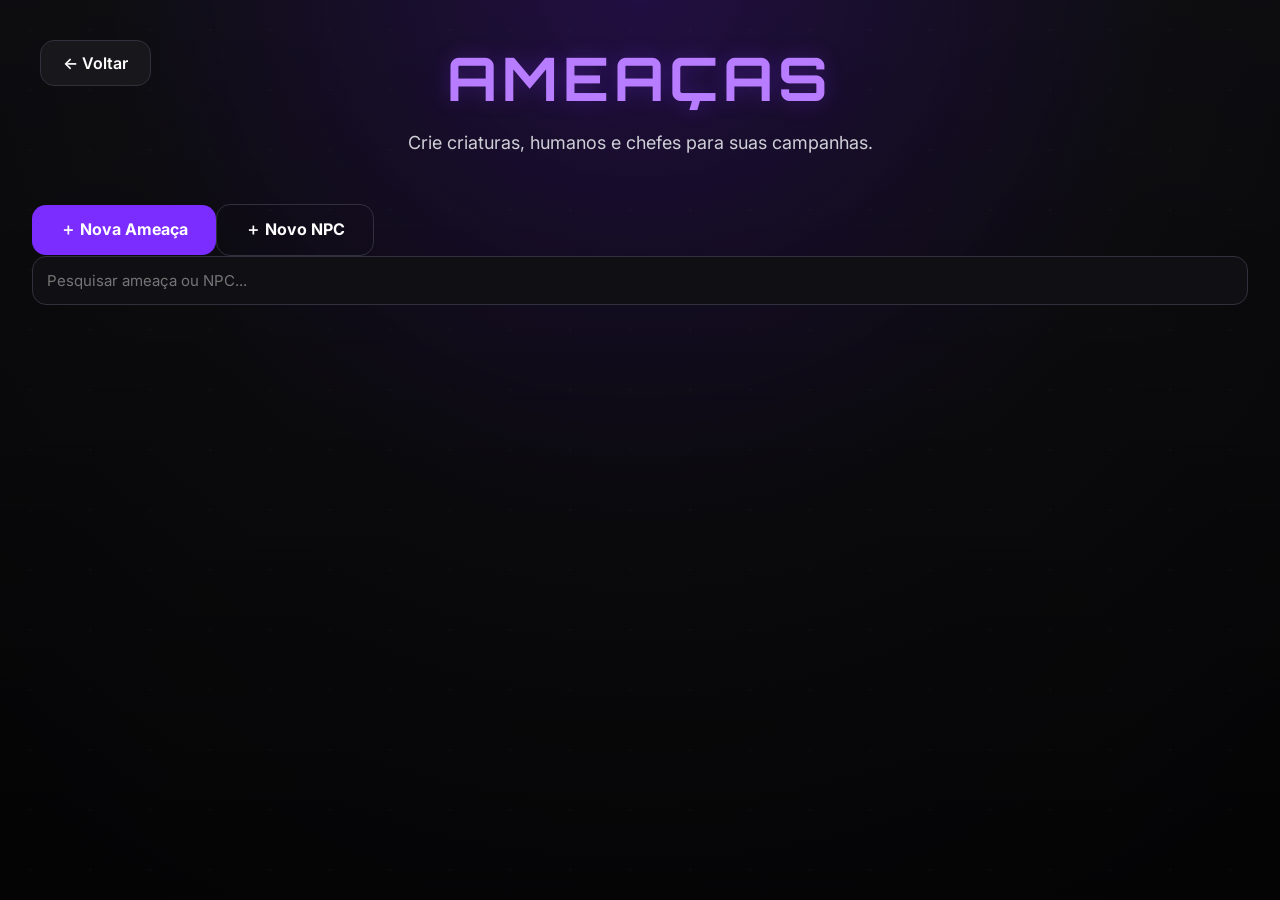
==== ameacas.html @ 0ae83f05 "feat: cria central de configuracoes do ECO" ====
<!DOCTYPE html>
<html lang="pt-BR">
<head>
    <script src="eco-settings.js"></script>
<meta charset="UTF-8">
<meta name="viewport" content="width=device-width, initial-scale=1.0">
<title>Ameaças • ECO</title>
<link rel="stylesheet" href="global.css">
<link rel="stylesheet" href="ameaças.css">
<link rel="preconnect" href="https://fonts.googleapis.com">
<link rel="preconnect" href="https://fonts.gstatic.com" crossorigin>
<link href="https://fonts.googleapis.com/css2?family=Orbitron:wght@500;700;800&family=Inter:wght@300;400;500;600;700&display=swap" rel="stylesheet">
</head>
<body>
<div class="background"><div class="background-overlay"></div><div class="particles"></div></div>
<main class="enemy-page">
<header class="page-header"><a href="index.html" class="back-button">← Voltar</a><h1>AMEAÇAS</h1><p>Crie criaturas, humanos e chefes para suas campanhas.</p></header>
<section class="enemy-actions"><button id="newEnemy" class="primary-button">＋ Nova Ameaça</button><button id="newNpc" class="secondary-button">＋ Novo NPC</button><input type="text" id="searchEnemy" placeholder="Pesquisar ameaça ou NPC..."></section>
<section id="enemyList" class="enemy-list"></section>
</main>
<div id="enemyModal" class="enemy-modal hidden">
 <div class="enemy-editor">
  <div class="enemy-editor-head"><div><span>AMEAÇA</span><h2 id="enemyModalTitle">Nova Ameaça</h2></div><button id="closeEnemyModal" class="enemy-close">✕</button></div>
  <div class="enemy-type-choice">
   <button class="enemy-type active" data-type="creature"><strong>Criatura</strong><small>Ficha paranormal automática por NA</small></button>
   <button class="enemy-type" data-type="human"><strong>Ameaça Humana</strong><small>Inimigo com ficha semelhante à de jogador</small></button>
   <button class="enemy-type" data-type="npc"><strong>NPC Aliado</strong><small>Auxilia jogadores durante o combate</small></button>
  </div>
  <div id="creatureEditor">
   <div class="enemy-editor-grid">
    <div class="enemy-photos">
     <div class="enemy-photo-preview" id="enemyPhotoPreview"><span>👹</span><small>Foto normal</small></div>
     <label class="secondary-button">Foto normal<input id="enemyPhoto" type="file" accept="image/png,image/jpeg,image/webp" hidden></label>
     <div class="enemy-photo-preview" id="enemyWoundedPhotoPreview"><span>👹</span><small>Foto machucada</small></div>
     <label class="secondary-button">Foto machucada<input id="enemyWoundedPhoto" type="file" accept="image/png,image/jpeg,image/webp" hidden></label>
    </div>
    <div class="enemy-fields">
     <label>Nome<input id="enemyName" value="Lobisomem"></label>
     <div class="field-row"><label>NA<input id="enemyNA" type="number" min="0" value="6"></label><label>Elemento<select id="enemyElement"><option>Sangue</option><option selected>Morte</option><option>Energia</option><option>Conhecimento</option><option>Medo</option></select></label><label>Tamanho<input id="enemySize" type="number" min="1" max="6" value="2"></label></div>
     <div id="enemyAutoStats" class="enemy-auto-stats"></div>
    </div>
   </div>
   <h3>Atributos <small id="attributeBudget"></small></h3>
   <div class="three-grid"><label>Corpo<input id="enemyCorpo" type="number" min="0" value="6"></label><label>Foco<input id="enemyFoco" type="number" min="0" value="5"></label><label>Nexo<input id="enemyNexo" type="number" min="0" value="3"></label></div>
   <h3>Perícias <small id="skillBudget"></small></h3>
   <div id="enemySkills" class="skill-grid"></div>
   <h3>Habilidades <small>slots da ameaça</small></h3>
   <div id="enemyAbilities" class="enemy-ability-list"></div>
   <button id="addEnemyAbility" type="button" class="secondary-button">＋ Adicionar habilidade</button>
   <h3>Ataques Rápidos</h3>
   <div class="attack-grid"><div class="attack-card"><strong>Ataque Básico</strong><span id="basicAttack"></span><small>Dano paranormal do elemento da criatura.</small></div><div class="attack-card"><strong>Ataque Forte</strong><span id="strongAttack"></span><small>1 vez por rodada.</small></div></div>
   <div class="enemy-note">Criaturas têm Movimento 2. Gastam 1 PA para mover até 2 posições. O mestre escolhe entre PV clássico ou sistema de membros ao jogar.</div>
   <div class="enemy-save-row"><button id="deleteEnemy" class="danger-button hidden">Excluir</button><button id="saveEnemy" class="primary-button">Salvar criatura</button></div>
  </div>
  <div id="humanEditor" class="human-editor hidden">
 <div class="human-threat-card">
  <div class="enemy-photos">
   <div class="enemy-photo-preview" id="humanPhotoPreview"><span>👤</span><small>Foto normal</small></div>
   <label class="secondary-button">Foto normal<input id="humanPhoto" type="file" accept="image/png,image/jpeg,image/webp" hidden></label>
   <div class="enemy-photo-preview" id="humanWoundedPhotoPreview"><span>👤</span><small>Foto machucada</small></div>
   <label class="secondary-button">Foto machucada<input id="humanWoundedPhoto" type="file" accept="image/png,image/jpeg,image/webp" hidden></label>
  </div>
  <div class="enemy-fields"><label>Nome<input id="humanName" placeholder="Nome da ameaça humana"></label><div class="field-row"><label>Tamanho<input id="humanSize" type="number" min="1" value="1"></label><label>Movimento<input id="humanMovement" type="number" min="0" value="2"></label><label>PA<input id="humanPA" type="number" min="0" value="3"></label></div><div class="field-row"><label>PV<input id="humanPV" type="number" min="0" value="20"></label><label>Defesa<input id="humanDefense" type="number" min="0" value="10"></label><label>RD<input id="humanRD" type="number" min="0" value="0"></label></div></div>
 </div>
 <h3>Atributos</h3>
 <div class="three-grid"><label>Corpo<input id="humanCorpo" type="number" min="0" value="1"></label><label>Foco<input id="humanFoco" type="number" min="0" value="1"></label><label>Nexo<input id="humanNexo" type="number" min="0" value="1"></label></div>
 <h3>PV por membro <small>usado ao trocar para sistema de membros na mesa</small></h3>
 <div class="three-grid"><label>Cabeça<input id="humanHead" type="number" min="0" value="10"></label><label>Torso<input id="humanTorso" type="number" min="0" value="10"></label><label>Braços e pernas<input id="humanLimb" type="number" min="0" value="10"></label></div>
 <h3>Perícias</h3>
 <div id="humanSkills" class="skill-grid"></div>
 <h3>Ataques rápidos</h3>
 <div class="attack-grid"><label class="attack-card"><strong>Ataque básico</strong><input id="humanBasicAttack" value="1d6 + Corpo" placeholder="Ex.: 1d6 + Corpo"></label><label class="attack-card"><strong>Ataque forte</strong><input id="humanStrongAttack" value="2d6 + Corpo" placeholder="Ex.: 2d6 + Corpo"></label></div>
 <div class="enemy-note">Ameaças humanas são inimigos: possuem iniciativa, perícias, ataques, reações, condições e podem alternar entre PV clássico e membros.</div>
 <div class="enemy-save-row"><button id="deleteHuman" class="danger-button hidden">Excluir</button><button id="saveHuman" class="primary-button">Salvar ameaça humana</button></div>
</div>
  <div id="npcEditor" class="human-editor hidden">
   <div class="human-threat-card"><div class="enemy-photos"><div class="enemy-photo-preview" id="npcPhotoPreview"><span>♟</span><small>Foto do NPC</small></div><label class="secondary-button">Escolher foto<input id="npcPhoto" type="file" accept="image/png,image/jpeg,image/webp" hidden></label></div><div class="enemy-fields"><label>Nome<input id="npcName" placeholder="Nome do NPC aliado"></label><div class="field-row"><label>Tipo<select id="npcRole"><option value="combat">Combate</option><option value="support">Suporte</option><option value="investigative">Investigativo</option></select></label><label>Nível<select id="npcLevel"><option value="1">Nível 1</option><option value="2">Nível 2</option><option value="3">Nível 3</option></select></label></div></div></div>
   <div id="npcSummary" class="enemy-auto-stats"></div>
   <div class="enemy-note">NPCs são aliados simples. Possuem uma ajuda ou ação por rodada, tamanho 1, sem PA, Defesa, RD ou sistema de membros.</div>
   <div class="enemy-save-row"><button id="deleteNpc" class="danger-button hidden">Excluir</button><button id="saveNpc" class="primary-button">Salvar NPC aliado</button></div>
  </div>
 </div>
</div>
<script src="ameacas.js"></script>
</body>
</html>
---- global.css ----
/*==========================================================
=                    RESET
==========================================================*/

*{
    margin:0;
    padding:0;
    box-sizing:border-box;
}

:root{
    --bg:#08080A;
    --bg2:#101014;
    --card:#17171C;--card2:#1F1F27;--border:#31313D;--primary:#7B2CFF;--primaryLight:#B77CFF;--primary-rgb:123,44,255;
    --text:#FFFFFF;--text2:#CFCFD7;--text3:#8D8D99;--success:#32D27D;--danger:#D84A4A;--warning:#F0B63A;--shadow:0 0 25px rgba(var(--primary-rgb),.15);
}
:root[data-theme="sangue"]{--primary:#D83B4D;--primaryLight:#FF7A88;--primary-rgb:216,59,77;--bg:#0B0608;--bg2:#170A0E;--card:#211116;--card2:#2B151C;--border:#57303A}
:root[data-theme="morte"]{--primary:#B29A38;--primaryLight:#E7D56A;--primary-rgb:178,154,56;--bg:#080806;--bg2:#13120C;--card:#1B1A10;--card2:#242216;--border:#4C4728}
:root[data-theme="energia"]{--primary:#A642FF;--primaryLight:#65E8FF;--primary-rgb:166,66,255;--bg:#06070D;--bg2:#0D1020;--card:#12152A;--card2:#191D36;--border:#353C68}
:root[data-theme="conhecimento"]{--primary:#D4A536;--primaryLight:#FFE08A;--primary-rgb:212,165,54;--bg:#0B0906;--bg2:#171207;--card:#211A0C;--card2:#2C2210;--border:#5B4824}

html{

scroll-behavior:smooth;

}

body{

background:var(--bg);

color:var(--text);

font-family:'Inter',sans-serif;

overflow-x:hidden;

min-height:100vh;

}

/*==========================================================
=                    FUNDO
==========================================================*/

.background{

position:fixed;

inset:0;

z-index:-3;

background:

radial-gradient(circle at top,rgba(var(--primary-rgb),.28) 0%,var(--bg2) 48%,var(--bg) 100%);

}

.background-overlay{

position:absolute;

inset:0;

background:

linear-gradient(

180deg,

rgba(0,0,0,.15),

rgba(0,0,0,.55)

);

}

.particles{

position:absolute;

inset:0;

background-image:

radial-gradient(circle,#FFFFFF22 1px,transparent 1px);

background-size:60px 60px;

opacity:.18;

animation:particlesMove 35s linear infinite;

}

/*==========================================================
=                    CONTAINER
==========================================================*/

main{

width:min(1450px,95%);

margin:auto;

padding:40px 0;

}

.page-header{

display:flex;

flex-direction:column;

align-items:center;

gap:12px;

margin-bottom:45px;

text-align:center;

}

.page-header h1{

font-family:'Orbitron',sans-serif;

font-size:60px;

letter-spacing:5px;

color:var(--primaryLight);

text-shadow:0 0 20px rgba(123,44,255,.30);

}

.page-header p{

font-size:18px;

color:var(--text2);

max-width:700px;

line-height:1.7;

}

/*==========================================================
=                    BOTÃO VOLTAR
==========================================================*/

.back-button{

position:absolute;

left:40px;

top:40px;

padding:12px 22px;

border-radius:14px;

background:var(--card);

border:1px solid var(--border);

color:var(--text);

text-decoration:none;

font-weight:600;

transition:.25s;

}

.back-button:hover{

background:var(--primary);

transform:translateY(-2px);

}

/*==========================================================
=                    CARDS
==========================================================*/

.card,

.menu-card,

.campaign-card,

.character-card,

.enemy-card{

background:var(--card);

border:1px solid var(--border);

border-radius:22px;

box-shadow:var(--shadow);

transition:.25s;

}

.card:hover,

.menu-card:hover,

.campaign-card:hover,

.character-card:hover,

.enemy-card:hover{

border-color:var(--primary);

transform:translateY(-4px);

}

/*==========================================================
=                    BOTÕES
==========================================================*/

button{

font-family:inherit;

cursor:pointer;

border:none;

transition:.25s;

}

.primary-button{

background:var(--primary);

color:white;

padding:14px 28px;

border-radius:14px;

font-size:16px;

font-weight:700;

}

.primary-button:hover{

background:#9652FF;

transform:translateY(-2px);

}

.secondary-button{

background:transparent;

border:1px solid var(--border);

color:white;

padding:14px 28px;

border-radius:14px;

font-size:16px;

font-weight:700;

}

.secondary-button:hover{

border-color:var(--primary);

}

/*==========================================================
=                    INPUTS
==========================================================*/

input,

textarea,

select{

width:100%;

background:var(--bg2);

border:1px solid var(--border);

border-radius:14px;

padding:14px;

color:white;

font-size:15px;

font-family:inherit;

outline:none;

transition:.2s;

}

input:focus,

textarea:focus,

select:focus{

border-color:var(--primary);

box-shadow:

0 0 10px rgba(123,44,255,.25);

}

textarea{

resize:vertical;

min-height:120px;

}

.field{

display:flex;

flex-direction:column;

gap:8px;

margin-bottom:20px;

}

label{

color:var(--text2);

font-size:15px;

font-weight:600;

}

/*==========================================================
=                    MENU PRINCIPAL
==========================================================*/

.home{

display:flex;

flex-direction:column;

align-items:center;

justify-content:center;

min-height:100vh;

padding:60px 0;

}

.hero{

display:flex;

flex-direction:column;

align-items:center;

text-align:center;

margin-bottom:60px;

}

.hero h1{

font-family:'Orbitron',sans-serif;

font-size:82px;

font-weight:800;

letter-spacing:8px;

color:var(--primaryLight);

margin-bottom:10px;

text-shadow:0 0 25px rgba(123,44,255,.35);

}

.hero h2{

font-size:34px;

font-weight:600;

letter-spacing:4px;

margin-bottom:18px;

}

.hero p{

font-size:18px;

color:var(--text2);

max-width:700px;

line-height:1.8;

}

/*==========================================================
=                    MENU GRID
==========================================================*/

.menu{

width:100%;

display:grid;

grid-template-columns:repeat(auto-fit,minmax(300px,1fr));

gap:28px;

margin-bottom:60px;

}

.menu-card{

padding:35px;

text-decoration:none;

color:white;

display:flex;

flex-direction:column;

align-items:center;

justify-content:center;

text-align:center;

min-height:260px;

}

.menu-card .icon{

font-size:62px;

margin-bottom:20px;

transition:.25s;

}

.menu-card:hover .icon{

transform:scale(1.15);

}

.menu-card h3{

font-size:28px;

margin-bottom:14px;

color:var(--primaryLight);

}

.menu-card p{

font-size:16px;

line-height:1.7;

color:var(--text2);

}

/*==========================================================
=                    FOOTER
==========================================================*/

.footer{

display:flex;

flex-direction:column;

align-items:center;

gap:8px;

padding:25px 0;

border-top:1px solid var(--border);

width:100%;

}

.footer p{

font-family:'Orbitron',sans-serif;

font-size:18px;

letter-spacing:2px;

}

.footer span{

color:var(--text3);

font-size:14px;

}

/*==========================================================
=                    ANIMAÇÕES
==========================================================*/

@keyframes particlesMove{

0%{

transform:translateY(0);

}

100%{

transform:translateY(-120px);

}

}

@keyframes fadeUp{

from{

opacity:0;

transform:translateY(25px);

}

to{

opacity:1;

transform:translateY(0);

}

}

.hero{

animation:fadeUp .6s ease;

}

.menu-card{

animation:fadeUp .6s ease;

}

/*==========================================================
=                    UTILITÁRIOS
==========================================================*/

.hidden{

display:none !important;

}

.center{

display:flex;

justify-content:center;

align-items:center;

}

.flex{

display:flex;

}

.column{

display:flex;

flex-direction:column;

}

.row{

display:flex;

flex-direction:row;

}

.gap10{

gap:10px;

}

.gap20{

gap:20px;

}

.w100{

width:100%;

}

/*==========================================================
=                    MODAIS
==========================================================*/

.modal{

position:fixed;

inset:0;

display:flex;

align-items:center;

justify-content:center;

padding:30px;

background:rgba(0,0,0,.78);

backdrop-filter:blur(6px);

z-index:1000;

}

.modal.hidden{

display:none;

}

.modal-content{

width:min(760px,95%);

max-height:90vh;

overflow-y:auto;

background:var(--card);

border:1px solid var(--primary);

border-radius:24px;

padding:28px;

box-shadow:

0 0 35px rgba(123,44,255,.28);

animation:fadeUp .25s ease;

}

.modal-content.small{

width:min(480px,95%);

}

.modal-header{

display:flex;

justify-content:space-between;

align-items:center;

gap:20px;

margin-bottom:24px;

}

.modal-header h2{

font-family:'Orbitron',sans-serif;

font-size:28px;

color:var(--primaryLight);

}

.close-button{

width:42px;

height:42px;

border-radius:12px;

background:#5E1818;

color:white;

font-size:20px;

}

.close-button:hover{

background:#8A2323;

}

.modal-buttons,

.confirm-buttons,

.settings-buttons{

display:flex;

justify-content:flex-end;

gap:14px;

margin-top:24px;

}

/*==========================================================
=                    RESPONSIVO
==========================================================*/

@media(max-width:1100px){

.page-header h1{

font-size:48px;

}

.hero h1{

font-size:64px;

}

.hero h2{

font-size:28px;

}

.back-button{

position:static;

align-self:flex-start;

margin-bottom:18px;

}

.page-header{

align-items:flex-start;

text-align:left;

}

}

@media(max-width:800px){

main{

width:92%;

padding:25px 0;

}

.menu{

grid-template-columns:1fr;

}

.menu-card{

min-height:220px;

}

.hero{

margin-bottom:40px;

}

.hero h1{

font-size:48px;

letter-spacing:5px;

}

.hero h2{

font-size:22px;

letter-spacing:2px;

}

.page-header h1{

font-size:38px;

letter-spacing:3px;

}

.modal-buttons,

.confirm-buttons,

.settings-buttons{

flex-direction:column;

}

.modal-buttons button,

.confirm-buttons button,

.settings-buttons button{

width:100%;

}

}

@media(max-width:520px){

.hero h1{

font-size:38px;

}

.hero h2{

font-size:18px;

}

.page-header h1{

font-size:30px;

}

.menu-card{

padding:25px;

}

.menu-card .icon{

font-size:50px;

}

.menu-card h3{

font-size:23px;

}

}

window.addEventListener("pageshow", () => {

    document.body.classList.remove("page-leaving");

});
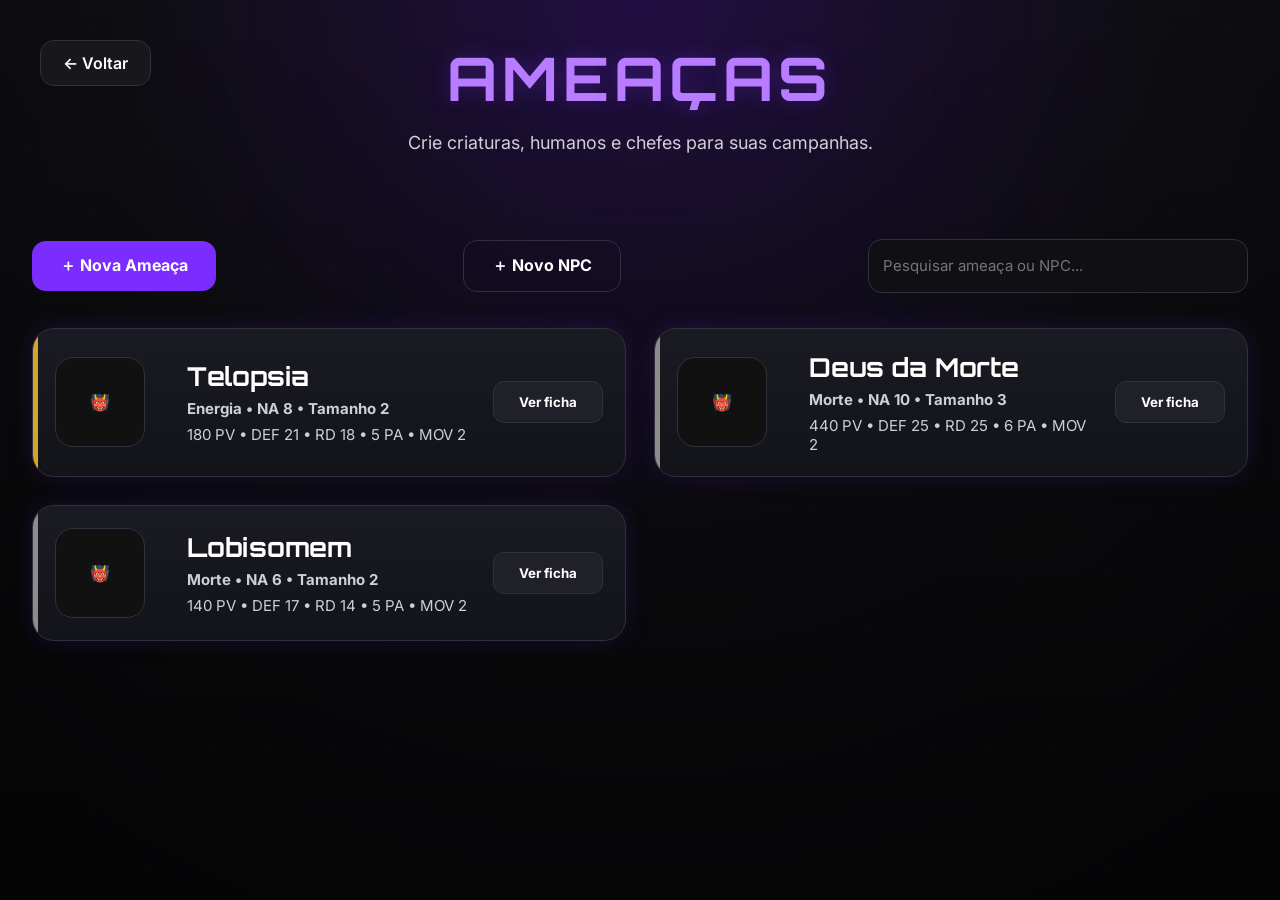
==== commit 3a889d3d: "Adiciona Telopsia, aliados e artes animadas" ====
--- a/ameacas.html
+++ b/ameacas.html
@@ -33,6 +33,9 @@
      <label class="secondary-button">Foto normal<input id="enemyPhoto" type="file" accept="image/png,image/jpeg,image/webp" hidden></label>
      <div class="enemy-photo-preview" id="enemyWoundedPhotoPreview"><span>👹</span><small>Foto machucada</small></div>
      <label class="secondary-button">Foto machucada<input id="enemyWoundedPhoto" type="file" accept="image/png,image/jpeg,image/webp" hidden></label>
+     <div class="enemy-photo-preview" id="enemyAnimatedArtPreview"><span>▶</span><small>Arte animada opcional</small></div>
+     <label class="secondary-button">Arte animada<input id="enemyAnimatedArt" type="file" accept="video/mp4,video/webm" hidden></label>
+     <button id="removeEnemyAnimatedArt" type="button" class="secondary-button">Remover animação</button>
     </div>
     <div class="enemy-fields">
      <label>Nome<input id="enemyName" value="Lobisomem"></label>
--- a/global.css
+++ b/global.css
@@ -15,7 +15,7 @@
     --text:#FFFFFF;--text2:#CFCFD7;--text3:#8D8D99;--success:#32D27D;--danger:#D84A4A;--warning:#F0B63A;--shadow:0 0 25px rgba(var(--primary-rgb),.15);
 }
 :root[data-theme="sangue"]{--primary:#D83B4D;--primaryLight:#FF7A88;--primary-rgb:216,59,77;--bg:#0B0608;--bg2:#170A0E;--card:#211116;--card2:#2B151C;--border:#57303A}
-:root[data-theme="morte"]{--primary:#B29A38;--primaryLight:#E7D56A;--primary-rgb:178,154,56;--bg:#080806;--bg2:#13120C;--card:#1B1A10;--card2:#242216;--border:#4C4728}
+:root[data-theme="morte"]{--primary:#87909E;--primaryLight:#D8DCE3;--primary-rgb:135,144,158;--bg:#08090B;--bg2:#111318;--card:#191C22;--card2:#22262E;--border:#454B56}
 :root[data-theme="energia"]{--primary:#A642FF;--primaryLight:#65E8FF;--primary-rgb:166,66,255;--bg:#06070D;--bg2:#0D1020;--card:#12152A;--card2:#191D36;--border:#353C68}
 :root[data-theme="conhecimento"]{--primary:#D4A536;--primaryLight:#FFE08A;--primary-rgb:212,165,54;--bg:#0B0906;--bg2:#171207;--card:#211A0C;--card2:#2C2210;--border:#5B4824}
 
--- a/ameaças.css
+++ b/ameaças.css
@@ -0,0 +1,554 @@
+/*==========================================================
+=                    PÁGINA DE AMEAÇAS
+==========================================================*/
+
+.enemy-page{
+
+display:flex;
+
+flex-direction:column;
+
+gap:35px;
+
+padding-bottom:50px;
+
+}
+
+/*==========================================================
+=                    AÇÕES
+==========================================================*/
+
+.enemy-actions{
+
+display:flex;
+
+justify-content:space-between;
+
+align-items:center;
+
+gap:20px;
+
+}
+
+.enemy-actions input{
+
+max-width:380px;
+
+height:54px;
+
+}
+
+/*==========================================================
+=                    LISTA
+==========================================================*/
+
+.enemy-list{
+
+display:grid;
+
+grid-template-columns:repeat(auto-fill,minmax(420px,1fr));
+
+gap:28px;
+
+}
+
+/*==========================================================
+=                    CARD
+==========================================================*/
+
+.enemy-card{
+
+display:grid;
+
+grid-template-columns:110px 1fr auto;
+
+gap:22px;
+
+align-items:center;
+
+padding:22px;
+
+position:relative;
+
+overflow:hidden;
+
+background:
+
+linear-gradient(
+180deg,
+#1A1A22,
+#13131A
+);
+
+}
+
+.enemy-card::before{
+
+content:"";
+
+position:absolute;
+
+left:0;
+
+top:0;
+
+width:5px;
+
+height:100%;
+
+background:#B73737;
+
+}
+
+.enemy-card:hover{
+
+border-color:#B73737;
+
+box-shadow:
+
+0 0 30px rgba(183,55,55,.20);
+
+}
+
+/*==========================================================
+=                    FOTO
+==========================================================*/
+
+.enemy-photo{
+
+width:90px;
+
+height:90px;
+
+border-radius:18px;
+
+overflow:hidden;
+
+background:#111;
+
+border:1px solid var(--border);
+
+display:flex;
+
+align-items:center;
+
+justify-content:center;
+
+}
+
+.enemy-photo img{
+
+width:100%;
+
+height:100%;
+
+object-fit:cover;
+
+}
+
+/*==========================================================
+=                    INFORMAÇÕES
+==========================================================*/
+
+.enemy-info{
+
+display:flex;
+
+flex-direction:column;
+
+gap:7px;
+
+}
+
+.enemy-info h2{
+
+font-family:'Orbitron',sans-serif;
+
+font-size:26px;
+
+color:white;
+
+}
+
+.enemy-info p{
+
+font-size:15px;
+
+color:var(--text2);
+
+}
+
+/*==========================================================
+=                    BOTÕES
+==========================================================*/
+
+.enemy-buttons{
+
+display:flex;
+
+flex-direction:column;
+
+gap:10px;
+
+}
+
+.enemy-buttons button{
+
+min-width:110px;
+
+height:42px;
+
+border-radius:11px;
+
+font-weight:700;
+
+}
+
+.enemy-buttons .edit-button{
+
+background:#202029;
+
+color:white;
+
+border:1px solid var(--border);
+
+}
+
+.enemy-buttons .edit-button:hover{
+
+border-color:#B73737;
+
+background:#292934;
+
+}
+
+.enemy-buttons .campaign-button{
+
+background:#A62E2E;
+
+color:white;
+
+}
+
+.enemy-buttons .campaign-button:hover{
+
+background:#C93F3F;
+
+transform:translateY(-2px);
+
+}
+
+/*==========================================================
+=                    MODAL NOVA AMEAÇA
+==========================================================*/
+
+#newEnemyModal .modal-content{
+
+width:min(700px,95%);
+
+}
+
+#newEnemyModal .modal-content h2{
+
+font-family:'Orbitron',sans-serif;
+
+font-size:30px;
+
+color:#E27171;
+
+margin-bottom:26px;
+
+}
+
+/*==========================================================
+=                    CAMPOS DO MODAL
+==========================================================*/
+
+#newEnemyModal .field{
+
+margin-bottom:20px;
+
+}
+
+#enemyImage{
+
+padding:10px;
+
+}
+
+/*==========================================================
+=                    ELEMENTOS
+==========================================================*/
+
+.enemy-info p:first-of-type{
+
+font-weight:700;
+
+}
+
+.enemy-card[data-element="Sangue"]::before{
+
+background:#C43E3E;
+
+}
+
+.enemy-card[data-element="Morte"]::before{
+
+background:#8C8C8C;
+
+}
+
+.enemy-card[data-element="Energia"]::before{
+
+background:#D6A32B;
+
+}
+
+.enemy-card[data-element="Conhecimento"]::before{
+
+background:#4380D8;
+
+}
+
+.enemy-card[data-element="Medo"]::before{
+
+background:#8A42CE;
+
+}
+
+/*==========================================================
+=                    ESTADO VAZIO
+==========================================================*/
+
+.empty-enemies{
+
+grid-column:1 / -1;
+
+min-height:270px;
+
+display:flex;
+
+flex-direction:column;
+
+align-items:center;
+
+justify-content:center;
+
+gap:16px;
+
+text-align:center;
+
+background:var(--card);
+
+border:1px dashed var(--border);
+
+border-radius:22px;
+
+color:var(--text2);
+
+}
+
+.empty-enemies .icon{
+
+font-size:62px;
+
+opacity:.75;
+
+}
+
+.empty-enemies h3{
+
+font-family:'Orbitron',sans-serif;
+
+font-size:23px;
+
+color:white;
+
+}
+
+.empty-enemies p{
+
+max-width:460px;
+
+line-height:1.7;
+
+}
+
+/*==========================================================
+=                    ANIMAÇÃO
+==========================================================*/
+
+.enemy-card{
+
+animation:
+enemyCardEnter
+.45s ease both;
+
+}
+
+.enemy-card:nth-child(1){
+
+animation-delay:.05s;
+
+}
+
+.enemy-card:nth-child(2){
+
+animation-delay:.10s;
+
+}
+
+.enemy-card:nth-child(3){
+
+animation-delay:.15s;
+
+}
+
+.enemy-card:nth-child(4){
+
+animation-delay:.20s;
+
+}
+
+@keyframes enemyCardEnter{
+
+from{
+
+opacity:0;
+
+transform:translateY(20px);
+
+}
+
+to{
+
+opacity:1;
+
+transform:translateY(0);
+
+}
+
+}
+
+/*==========================================================
+=                    RESPONSIVO
+==========================================================*/
+
+@media(max-width:1000px){
+
+.enemy-list{
+
+grid-template-columns:1fr;
+
+}
+
+}
+
+@media(max-width:760px){
+
+.enemy-actions{
+
+flex-direction:column;
+
+align-items:stretch;
+
+}
+
+.enemy-actions input{
+
+max-width:none;
+
+}
+
+.enemy-actions .primary-button{
+
+width:100%;
+
+}
+
+.enemy-card{
+
+grid-template-columns:90px 1fr;
+
+}
+
+.enemy-photo{
+
+width:75px;
+
+height:75px;
+
+}
+
+.enemy-buttons{
+
+grid-column:1 / -1;
+
+display:grid;
+
+grid-template-columns:1fr 1fr;
+
+}
+
+.enemy-buttons button{
+
+width:100%;
+
+}
+
+}
+
+@media(max-width:520px){
+
+.enemy-card{
+
+grid-template-columns:1fr;
+
+text-align:center;
+
+}
+
+.enemy-photo{
+
+margin:auto;
+
+width:90px;
+
+height:90px;
+
+}
+
+.enemy-buttons{
+
+grid-template-columns:1fr;
+
+}
+
+.enemy-info h2{
+
+font-size:22px;
+
+}
+
+}
+
+/*==========================================================
+=                 EDITOR DE CRIATURAS
+==========================================================*/
+.enemy-modal{position:fixed;inset:0;z-index:1000;background:rgba(4,4,8,.82);display:flex;align-items:flex-start;justify-content:center;padding:34px 18px;overflow:auto;backdrop-filter:blur(8px)}
+.enemy-modal.hidden,.hidden{display:none!important}
+.enemy-editor{width:min(1050px,100%);background:#121219;border:1px solid var(--border);border-radius:22px;padding:28px;box-shadow:0 25px 80px rgba(0,0,0,.55)}
+.enemy-editor-head{display:flex;align-items:center;justify-content:space-between;margin-bottom:22px}.enemy-editor-head span{font-size:11px;letter-spacing:.22em;color:#d66}.enemy-editor-head h2{font-family:Orbitron,sans-serif;font-size:30px}.enemy-close{width:42px;height:42px;border-radius:12px;background:#202029;color:#fff;border:1px solid var(--border)}
+.enemy-type-choice{display:grid;grid-template-columns:repeat(3,1fr);gap:12px;margin-bottom:25px}.enemy-type{padding:17px;text-align:left;background:#191920;border:1px solid var(--border);color:#fff;border-radius:14px}.enemy-type strong,.enemy-type small{display:block}.enemy-type small{margin-top:5px;color:var(--text2)}.enemy-type.active{border-color:#b73737;background:#241719}
+.enemy-editor-grid{display:grid;grid-template-columns:190px 1fr;gap:25px}.enemy-photos{display:flex;flex-direction:column;gap:10px}.enemy-photo-preview{height:190px;border:1px dashed #555;border-radius:18px;background:#0d0d12;display:flex;flex-direction:column;align-items:center;justify-content:center;gap:8px;overflow:hidden}.enemy-photo-preview span{font-size:58px}.enemy-photo-preview img{width:100%;height:100%;object-fit:cover}.enemy-photo-preview video,.enemy-photo video{width:100%;height:100%;object-fit:contain;display:block}
+.enemy-fields,.enemy-fields label,.three-grid label,.skill-grid label{display:flex;flex-direction:column;gap:7px}.enemy-fields{gap:14px}.enemy-fields label,.three-grid label,.skill-grid label{font-size:12px;font-weight:700;color:#aaa}.enemy-fields input,.enemy-fields select,.three-grid input,.skill-grid select{height:43px;background:#0d0d12;border:1px solid var(--border);border-radius:10px;color:#fff;padding:0 12px}.field-row,.three-grid{display:grid;grid-template-columns:repeat(3,1fr);gap:12px}
+.enemy-auto-stats{display:grid;grid-template-columns:repeat(4,auto 1fr);gap:8px 10px;padding:15px;border-radius:14px;background:#0d0d12;border:1px solid var(--border)}.enemy-auto-stats b{color:#fff;font-family:Orbitron}.enemy-auto-stats small{color:#888;align-self:center}
+.enemy-editor h3{font-family:Orbitron,sans-serif;font-size:16px;margin:24px 0 12px}.enemy-editor h3 small{font-family:Inter,sans-serif;font-weight:500;color:#888;margin-left:8px}.enemy-editor h3 small.over{color:#ff6262}
+.skill-grid{display:grid;grid-template-columns:repeat(4,1fr);gap:10px}.attack-grid{display:grid;grid-template-columns:1fr 1fr;gap:12px}.attack-card{display:flex;flex-direction:column;gap:7px;padding:16px;background:#0d0d12;border:1px solid var(--border);border-radius:14px}.attack-card span{font-family:Orbitron;color:#e27171}.attack-card small,.enemy-note{color:#999}.enemy-note{margin-top:16px;padding:14px;border-left:3px solid #b73737;background:#18151a;border-radius:8px;line-height:1.5}.enemy-save-row{display:flex;justify-content:flex-end;gap:12px;margin-top:24px}.danger-button{background:#3a171b;color:#ffb4b4;border:1px solid #7c2d35;border-radius:10px;padding:0 20px}.human-editor{text-align:center;padding:45px 20px}.human-editor p{color:#aaa;margin-bottom:20px}
+@media(max-width:760px){.enemy-editor-grid{grid-template-columns:1fr}.enemy-photos{max-width:240px}.skill-grid{grid-template-columns:repeat(2,1fr)}.enemy-auto-stats{grid-template-columns:auto 1fr}.attack-grid{grid-template-columns:1fr}.enemy-type-choice{grid-template-columns:1fr}}
+
+/* ameaça humana usa editor próprio, nunca ficha de player */
+.human-threat-card{display:grid;grid-template-columns:190px 1fr;gap:25px;text-align:left}.human-editor{padding:10px 0}.human-editor .enemy-save-row{margin-top:20px}@media(max-width:760px){.human-threat-card{grid-template-columns:1fr}}
+.ability-library-dialog{width:min(720px,94vw)}.enemy-ability-library{display:grid;gap:10px}.enemy-ability-library-card{display:grid;gap:7px;width:100%;padding:16px;text-align:left;color:#fff;background:#0d0d12;border:1px solid var(--border);border-radius:12px;cursor:pointer;transition:.18s ease}.enemy-ability-library-card:hover{border-color:#d04b4b;background:#17121a;transform:translateY(-1px)}.enemy-ability-library-card strong{color:#e27171;font-size:1rem}.enemy-ability-library-card span{color:#aaa;line-height:1.5}.enemy-ability-library-card.custom{border-style:dashed}
+.attack-card input{width:100%;height:42px;padding:0 11px;color:#fff;background:#15151d;border:1px solid var(--border);border-radius:9px}.enemy-actions .secondary-button{min-width:max-content}
+.enemy-ability-list{display:grid;gap:10px;margin-bottom:10px}.enemy-ability-slot{display:grid;grid-template-columns:minmax(150px,.7fr) minmax(240px,1.5fr) auto;gap:10px;padding:12px;background:#0d0d12;border:1px solid var(--border);border-radius:12px}.enemy-ability-slot input,.enemy-ability-slot textarea{width:100%;background:#15151d;border:1px solid var(--border);border-radius:9px;color:#fff;padding:10px}.enemy-ability-slot textarea{min-height:70px;resize:vertical}.enemy-ability-slot button{align-self:center}.enemy-ability-readonly{padding:14px;background:#0d0d12;border:1px solid var(--border);border-radius:12px}.enemy-ability-readonly strong{display:block;color:#e27171;margin-bottom:6px}.enemy-ability-readonly p{color:#aaa;line-height:1.5}@media(max-width:760px){.enemy-ability-slot{grid-template-columns:1fr}}
